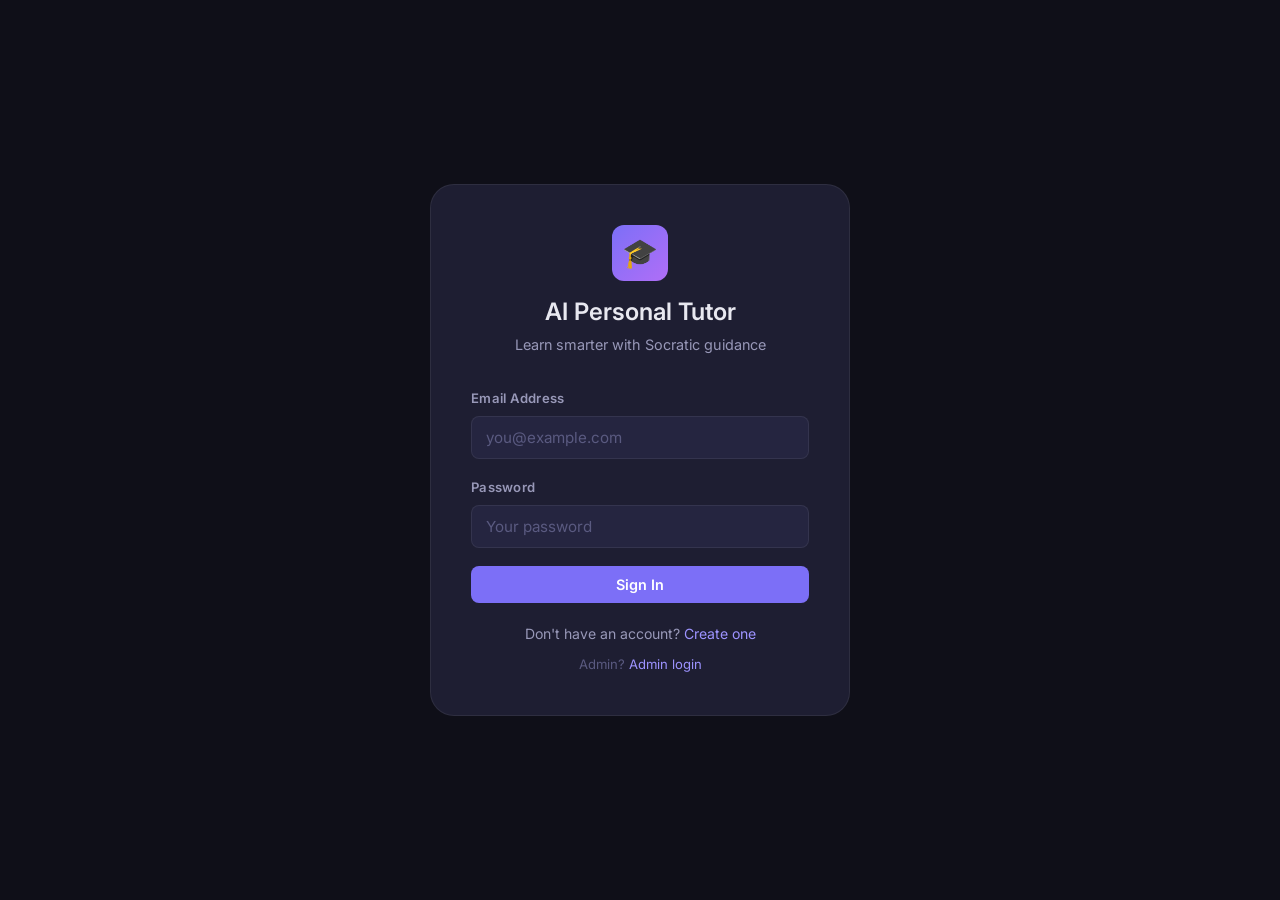
==== index.html @ e1c5bb98 "Import SocraticAI Tutor project Co-authored-by: Copilot <223556219+Copilot@users.noreply.github.com>" ====
<!DOCTYPE html>
<html lang="en">
<head>
  <meta charset="UTF-8" />
  <meta name="viewport" content="width=device-width, initial-scale=1.0" />
  <title>AI Personal Tutor — Login</title>
  <link rel="preconnect" href="https://fonts.googleapis.com" />
  <link href="https://fonts.googleapis.com/css2?family=Inter:wght@400;500;600;700&display=swap" rel="stylesheet" />
  <link rel="stylesheet" href="style.css" />
</head>
<body>

<div class="auth-page">
  <div class="auth-card">

    <div class="auth-header">
      <div class="auth-logo">🎓</div>
      <h1>AI Personal Tutor</h1>
      <p>Learn smarter with Socratic guidance</p>
    </div>

    <!-- Alert banner for errors -->
    <div id="alert" class="alert alert-error"></div>

    <!-- Login Form -->
    <div id="login-section">
      <div class="form-group">
        <label class="form-label" for="login-email">Email Address</label>
        <input class="form-input" type="email" id="login-email" placeholder="you@example.com" />
      </div>
      <div class="form-group">
        <label class="form-label" for="login-password">Password</label>
        <input class="form-input" type="password" id="login-password" placeholder="Your password" />
      </div>
      <button class="btn btn-primary btn-full" id="login-btn" onclick="handleLogin()">
        Sign In
      </button>
      <p style="text-align:center; margin-top:20px; color: var(--text-secondary); font-size: 0.88rem;">
        Don't have an account?
        <a href="#" onclick="toggleSection('register')">Create one</a>
      </p>
      <p style="text-align:center; margin-top:8px; font-size: 0.82rem; color: var(--text-muted);">
        Admin? <a href="#" onclick="toggleSection('admin')">Admin login</a>
      </p>
    </div>

    <!-- Register Form -->
    <div id="register-section" style="display:none;">
      <div class="form-group">
        <label class="form-label" for="reg-name">Full Name</label>
        <input class="form-input" type="text" id="reg-name" placeholder="Your name" />
      </div>
      <div class="form-group">
        <label class="form-label" for="reg-email">Email Address</label>
        <input class="form-input" type="email" id="reg-email" placeholder="you@example.com" />
      </div>
      <div class="form-group">
        <label class="form-label" for="reg-password">Password</label>
        <input class="form-input" type="password" id="reg-password" placeholder="At least 6 characters" />
      </div>
      <button class="btn btn-primary btn-full" onclick="handleRegister()">
        Create Account
      </button>
      <p style="text-align:center; margin-top:20px; color: var(--text-secondary); font-size: 0.88rem;">
        Already have an account?
        <a href="#" onclick="toggleSection('login')">Sign in</a>
      </p>
    </div>

    <!-- Admin Login Form -->
    <div id="admin-section" style="display:none;">
      <div style="text-align:center; margin-bottom:16px;">
        <span style="font-size:1.5rem;">🛡️</span>
        <p style="color: var(--text-secondary); font-size: 0.88rem; margin-top:4px;">Admin access only</p>
      </div>
      <div class="form-group">
        <label class="form-label" for="admin-email">Admin Email</label>
        <input class="form-input" type="email" id="admin-email" placeholder="admin@tutor.com" />
      </div>
      <div class="form-group">
        <label class="form-label" for="admin-password">Password</label>
        <input class="form-input" type="password" id="admin-password" placeholder="Admin password" />
      </div>
      <button class="btn btn-primary btn-full" onclick="handleAdminLogin()">
        Admin Sign In
      </button>
      <p style="text-align:center; margin-top:20px; color: var(--text-secondary); font-size: 0.88rem;">
        <a href="#" onclick="toggleSection('login')">← Back to student login</a>
      </p>
    </div>

  </div>
</div>

<script src="app.js"></script>
<script>
  // If already logged in, redirect appropriately
  const existingUser = getUser();
  if (existingUser && getToken()) {
    if (existingUser.role === "admin") {
      window.location.href = "admin.html";
    } else {
      window.location.href = "dashboard.html";
    }
  }

  // Switch between login, register, and admin forms
  function toggleSection(name) {
    hideAlert("alert");
    document.getElementById("login-section").style.display    = name === "login"    ? "block" : "none";
    document.getElementById("register-section").style.display = name === "register" ? "block" : "none";
    document.getElementById("admin-section").style.display    = name === "admin"    ? "block" : "none";
  }

  async function handleLogin() {
    hideAlert("alert");
    const email    = document.getElementById("login-email").value.trim();
    const password = document.getElementById("login-password").value;
    if (!email || !password) return showAlert("alert", "Please enter your email and password.");

    const btn = document.getElementById("login-btn");
    btn.textContent = "Signing in…";
    btn.disabled = true;

    try {
      const data = await api("/login", "POST", { email, password });
      saveAuth(data.token, data.user);
      // Redirect based on role
      window.location.href = data.user.role === "admin" ? "admin.html" : "dashboard.html";
    } catch (err) {
      showAlert("alert", err.message);
      btn.textContent = "Sign In";
      btn.disabled = false;
    }
  }

  async function handleRegister() {
    hideAlert("alert");
    const name     = document.getElementById("reg-name").value.trim();
    const email    = document.getElementById("reg-email").value.trim();
    const password = document.getElementById("reg-password").value;
    if (!name || !email || !password) return showAlert("alert", "All fields are required.");

    try {
      await api("/register", "POST", { name, email, password });
      showAlert("alert", "Account created! Please sign in.", "success");
      toggleSection("login");
      document.getElementById("login-email").value = email;
    } catch (err) {
      showAlert("alert", err.message);
    }
  }

  async function handleAdminLogin() {
    hideAlert("alert");
    const email    = document.getElementById("admin-email").value.trim();
    const password = document.getElementById("admin-password").value;
    if (!email || !password) return showAlert("alert", "Please enter admin credentials.");

    try {
      const data = await api("/login", "POST", { email, password });
      if (data.user.role !== "admin") {
        return showAlert("alert", "This account does not have admin access.");
      }
      saveAuth(data.token, data.user);
      window.location.href = "admin.html";
    } catch (err) {
      showAlert("alert", err.message);
    }
  }

  // Allow pressing Enter to submit
  document.addEventListener("keydown", (e) => {
    if (e.key !== "Enter") return;
    if (document.getElementById("login-section").style.display !== "none") handleLogin();
    else if (document.getElementById("register-section").style.display !== "none") handleRegister();
    else if (document.getElementById("admin-section").style.display !== "none") handleAdminLogin();
  });
</script>
</body>
</html>
---- style.css ----
/* =========================================================
   AI Personal Tutor — Stylesheet
   Dark theme with indigo/violet accent for an educational feel
   ========================================================= */

/* ─── Design Tokens ─────────────────────────────────── */
:root {
  --bg-base:       #0f0f18;
  --bg-surface:    #181828;
  --bg-card:       #1e1e32;
  --bg-card-hover: #252540;
  --bg-input:      #252540;

  --accent:        #7c6ff7;
  --accent-bright: #9d93ff;
  --accent-dim:    #3d3878;
  --accent-glow:   rgba(124, 111, 247, 0.18);

  --success:       #4ade80;
  --warning:       #fbbf24;
  --danger:        #f87171;

  --text-primary:  #e8e8f0;
  --text-secondary:#9898b8;
  --text-muted:    #5a5a80;

  --border:        rgba(255,255,255,0.07);
  --border-accent: rgba(124,111,247,0.35);

  --radius-sm: 8px;
  --radius-md: 12px;
  --radius-lg: 18px;
  --radius-xl: 24px;

  --shadow: 0 4px 24px rgba(0,0,0,0.4);
  --shadow-accent: 0 0 0 1px var(--border-accent), 0 4px 20px rgba(124,111,247,0.15);

  --font-display: 'Inter', system-ui, sans-serif;
  --font-mono:    'JetBrains Mono', 'Fira Code', monospace;
}

/* ─── Reset & Base ───────────────────────────────────── */
*, *::before, *::after { box-sizing: border-box; margin: 0; padding: 0; }

html { scroll-behavior: smooth; }

body {
  font-family: var(--font-display);
  background: var(--bg-base);
  color: var(--text-primary);
  min-height: 100vh;
  font-size: 15px;
  line-height: 1.6;
  -webkit-font-smoothing: antialiased;
}

a { color: var(--accent-bright); text-decoration: none; }
a:hover { text-decoration: underline; }

/* ─── Typography ─────────────────────────────────────── */
h1, h2, h3, h4 { font-weight: 600; line-height: 1.25; }
h1 { font-size: 2rem; }
h2 { font-size: 1.4rem; }
h3 { font-size: 1.1rem; }

.label {
  font-size: 0.72rem;
  font-weight: 600;
  letter-spacing: 0.08em;
  text-transform: uppercase;
  color: var(--text-muted);
}

/* ─── Layout ─────────────────────────────────────────── */
.layout {
  display: flex;
  min-height: 100vh;
}

/* ─── Sidebar ────────────────────────────────────────── */
.sidebar {
  width: 220px;
  flex-shrink: 0;
  background: var(--bg-surface);
  border-right: 1px solid var(--border);
  display: flex;
  flex-direction: column;
  padding: 28px 0 20px;
  position: sticky;
  top: 0;
  height: 100vh;
  overflow-y: auto;
}

.sidebar-brand {
  display: flex;
  align-items: center;
  gap: 10px;
  padding: 0 20px 28px;
  border-bottom: 1px solid var(--border);
}

.sidebar-brand .brand-icon {
  width: 34px;
  height: 34px;
  border-radius: var(--radius-sm);
  background: linear-gradient(135deg, var(--accent), #b06ef7);
  display: flex;
  align-items: center;
  justify-content: center;
  font-size: 1.1rem;
  flex-shrink: 0;
}

.sidebar-brand .brand-name {
  font-size: 0.95rem;
  font-weight: 700;
  color: var(--text-primary);
  line-height: 1.2;
}

.sidebar-brand .brand-sub {
  font-size: 0.68rem;
  color: var(--text-muted);
}

.sidebar-nav {
  flex: 1;
  padding: 16px 12px;
  display: flex;
  flex-direction: column;
  gap: 4px;
}

.nav-item {
  display: flex;
  align-items: center;
  gap: 10px;
  padding: 9px 10px;
  border-radius: var(--radius-sm);
  color: var(--text-secondary);
  cursor: pointer;
  transition: all 0.15s;
  border: none;
  background: none;
  width: 100%;
  text-align: left;
  font-size: 0.9rem;
  font-family: inherit;
  text-decoration: none;
}

.nav-item:hover {
  background: var(--bg-card);
  color: var(--text-primary);
  text-decoration: none;
}

.nav-item.active {
  background: var(--accent-glow);
  color: var(--accent-bright);
  border: 1px solid var(--border-accent);
}

.nav-item .nav-icon { font-size: 1rem; width: 18px; text-align: center; }

.sidebar-footer {
  padding: 16px 12px 0;
  border-top: 1px solid var(--border);
}

/* ─── Main Content ───────────────────────────────────── */
.main {
  flex: 1;
  overflow-y: auto;
  padding: 32px 36px;
  max-width: 960px;
}

/* ─── Auth Pages ─────────────────────────────────────── */
.auth-page {
  min-height: 100vh;
  display: flex;
  align-items: center;
  justify-content: center;
  background: var(--bg-base);
  padding: 20px;
}

.auth-card {
  background: var(--bg-card);
  border: 1px solid var(--border);
  border-radius: var(--radius-xl);
  padding: 40px;
  width: 100%;
  max-width: 420px;
}

.auth-header {
  text-align: center;
  margin-bottom: 32px;
}

.auth-logo {
  width: 56px;
  height: 56px;
  border-radius: var(--radius-md);
  background: linear-gradient(135deg, var(--accent), #b06ef7);
  display: flex;
  align-items: center;
  justify-content: center;
  font-size: 1.8rem;
  margin: 0 auto 16px;
}

.auth-header h1 { font-size: 1.5rem; margin-bottom: 6px; }
.auth-header p  { color: var(--text-secondary); font-size: 0.9rem; }

/* ─── Forms ──────────────────────────────────────────── */
.form-group { margin-bottom: 18px; }

.form-label {
  display: block;
  font-size: 0.82rem;
  font-weight: 600;
  color: var(--text-secondary);
  margin-bottom: 7px;
  letter-spacing: 0.02em;
}

.form-input {
  width: 100%;
  padding: 11px 14px;
  background: var(--bg-input);
  border: 1px solid var(--border);
  border-radius: var(--radius-sm);
  color: var(--text-primary);
  font-family: inherit;
  font-size: 0.95rem;
  outline: none;
  transition: border-color 0.15s, box-shadow 0.15s;
}

.form-input:focus {
  border-color: var(--accent);
  box-shadow: 0 0 0 3px var(--accent-glow);
}

.form-input::placeholder { color: var(--text-muted); }

/* ─── Buttons ────────────────────────────────────────── */
.btn {
  display: inline-flex;
  align-items: center;
  justify-content: center;
  gap: 7px;
  padding: 10px 20px;
  border-radius: var(--radius-sm);
  font-family: inherit;
  font-size: 0.9rem;
  font-weight: 600;
  cursor: pointer;
  border: none;
  transition: all 0.15s;
  text-decoration: none;
  white-space: nowrap;
}

.btn-primary {
  background: var(--accent);
  color: #fff;
}
.btn-primary:hover  { background: var(--accent-bright); text-decoration: none; }
.btn-primary:active { transform: scale(0.98); }

.btn-ghost {
  background: transparent;
  color: var(--text-secondary);
  border: 1px solid var(--border);
}
.btn-ghost:hover { background: var(--bg-card); color: var(--text-primary); }

.btn-danger {
  background: transparent;
  color: var(--danger);
  border: 1px solid rgba(248, 113, 113, 0.3);
}
.btn-danger:hover { background: rgba(248,113,113,0.1); }

.btn-full { width: 100%; }
.btn-sm   { padding: 7px 14px; font-size: 0.82rem; }

/* ─── Cards ──────────────────────────────────────────── */
.card {
  background: var(--bg-card);
  border: 1px solid var(--border);
  border-radius: var(--radius-lg);
  padding: 24px;
}

.card-title {
  font-size: 0.85rem;
  font-weight: 700;
  color: var(--text-muted);
  text-transform: uppercase;
  letter-spacing: 0.07em;
  margin-bottom: 16px;
  display: flex;
  align-items: center;
  gap: 8px;
}

.stat-card {
  background: var(--bg-card);
  border: 1px solid var(--border);
  border-radius: var(--radius-md);
  padding: 20px 22px;
}

.stat-card .stat-value {
  font-size: 2rem;
  font-weight: 700;
  color: var(--accent-bright);
  line-height: 1;
  margin-bottom: 4px;
}

.stat-card .stat-label {
  font-size: 0.8rem;
  color: var(--text-secondary);
}

/* ─── Grid Helpers ───────────────────────────────────── */
.grid-2 { display: grid; grid-template-columns: 1fr 1fr; gap: 16px; }
.grid-3 { display: grid; grid-template-columns: repeat(3, 1fr); gap: 16px; }
.grid-4 { display: grid; grid-template-columns: repeat(4, 1fr); gap: 14px; }

/* ─── Progress Bars ──────────────────────────────────── */
.progress-item { margin-bottom: 16px; }

.progress-header {
  display: flex;
  justify-content: space-between;
  align-items: center;
  margin-bottom: 6px;
}

.progress-topic {
  font-size: 0.88rem;
  font-weight: 600;
  color: var(--text-primary);
}

.progress-pct {
  font-size: 0.8rem;
  color: var(--accent-bright);
  font-weight: 700;
}

.progress-bar-track {
  height: 6px;
  background: var(--bg-input);
  border-radius: 999px;
  overflow: hidden;
}

.progress-bar-fill {
  height: 100%;
  background: linear-gradient(90deg, var(--accent), var(--accent-bright));
  border-radius: 999px;
  transition: width 0.6s ease;
}

/* ─── Chat Interface ─────────────────────────────────── */
.chat-wrapper {
  display: flex;
  flex-direction: column;
  height: 520px;
  background: var(--bg-card);
  border: 1px solid var(--border);
  border-radius: var(--radius-lg);
  overflow: hidden;
}

.chat-header {
  padding: 14px 20px;
  border-bottom: 1px solid var(--border);
  display: flex;
  align-items: center;
  justify-content: space-between;
  background: var(--bg-surface);
}

.chat-header-left {
  display: flex;
  align-items: center;
  gap: 10px;
}

.chat-avatar {
  width: 32px;
  height: 32px;
  border-radius: 50%;
  background: linear-gradient(135deg, var(--accent), #b06ef7);
  display: flex;
  align-items: center;
  justify-content: center;
  font-size: 1rem;
}

.chat-title { font-weight: 600; font-size: 0.9rem; }
.chat-topic-badge {
  font-size: 0.72rem;
  background: var(--accent-dim);
  color: var(--accent-bright);
  padding: 2px 8px;
  border-radius: 999px;
  border: 1px solid var(--border-accent);
}

.chat-messages {
  flex: 1;
  overflow-y: auto;
  padding: 20px;
  display: flex;
  flex-direction: column;
  gap: 16px;
  scroll-behavior: smooth;
}

.chat-messages::-webkit-scrollbar { width: 4px; }
.chat-messages::-webkit-scrollbar-track { background: transparent; }
.chat-messages::-webkit-scrollbar-thumb { background: var(--border); border-radius: 2px; }

.message {
  display: flex;
  gap: 10px;
  max-width: 88%;
  animation: msg-in 0.2s ease;
}

@keyframes msg-in {
  from { opacity: 0; transform: translateY(6px); }
  to   { opacity: 1; transform: translateY(0); }
}

.message.user { margin-left: auto; flex-direction: row-reverse; }

.msg-icon {
  width: 28px;
  height: 28px;
  border-radius: 50%;
  display: flex;
  align-items: center;
  justify-content: center;
  font-size: 0.8rem;
  flex-shrink: 0;
  margin-top: 2px;
}

.message.assistant .msg-icon {
  background: linear-gradient(135deg, var(--accent), #b06ef7);
}

.message.user .msg-icon {
  background: var(--bg-input);
  border: 1px solid var(--border);
}

.msg-bubble {
  padding: 11px 15px;
  border-radius: var(--radius-md);
  font-size: 0.9rem;
  line-height: 1.55;
}

.message.assistant .msg-bubble {
  background: var(--bg-surface);
  border: 1px solid var(--border);
  border-radius: 4px var(--radius-md) var(--radius-md) var(--radius-md);
  color: var(--text-primary);
}

.message.user .msg-bubble {
  background: var(--accent);
  color: #fff;
  border-radius: var(--radius-md) 4px var(--radius-md) var(--radius-md);
}

.chat-footer {
  padding: 14px 16px;
  border-top: 1px solid var(--border);
  background: var(--bg-surface);
}

.chat-input-row {
  display: flex;
  gap: 8px;
  align-items: flex-end;
}

.chat-input {
  flex: 1;
  resize: none;
  padding: 10px 14px;
  background: var(--bg-input);
  border: 1px solid var(--border);
  border-radius: var(--radius-sm);
  color: var(--text-primary);
  font-family: inherit;
  font-size: 0.9rem;
  outline: none;
  max-height: 100px;
  transition: border-color 0.15s;
}

.chat-input:focus { border-color: var(--accent); }
.chat-input::placeholder { color: var(--text-muted); }

.typing-indicator {
  display: flex;
  gap: 4px;
  padding: 8px 12px;
  background: var(--bg-surface);
  border: 1px solid var(--border);
  border-radius: var(--radius-md);
  width: fit-content;
}

.typing-dot {
  width: 6px;
  height: 6px;
  border-radius: 50%;
  background: var(--accent);
  animation: typing 1.2s infinite;
}

.typing-dot:nth-child(2) { animation-delay: 0.2s; }
.typing-dot:nth-child(3) { animation-delay: 0.4s; }

@keyframes typing {
  0%, 80%, 100% { opacity: 0.3; transform: scale(0.8); }
  40%            { opacity: 1;   transform: scale(1); }
}

/* ─── Hint Panel ─────────────────────────────────────── */
.hint-panel {
  background: var(--bg-card);
  border: 1px solid var(--border-accent);
  border-radius: var(--radius-md);
  padding: 16px;
  margin-top: 12px;
}

.hint-buttons { display: flex; gap: 8px; flex-wrap: wrap; }

.hint-btn {
  padding: 7px 14px;
  border-radius: var(--radius-sm);
  border: 1px solid var(--border);
  background: var(--bg-input);
  color: var(--text-secondary);
  font-size: 0.82rem;
  font-weight: 600;
  cursor: pointer;
  font-family: inherit;
  transition: all 0.15s;
}

.hint-btn:hover {
  border-color: var(--accent);
  color: var(--accent-bright);
  background: var(--accent-glow);
}

.hint-response {
  margin-top: 12px;
  padding: 12px;
  background: var(--bg-input);
  border-left: 3px solid var(--accent);
  border-radius: 0 var(--radius-sm) var(--radius-sm) 0;
  font-size: 0.88rem;
  color: var(--text-primary);
  line-height: 1.6;
  display: none;
}

/* ─── Tables ─────────────────────────────────────────── */
.table-wrapper { overflow-x: auto; }

table {
  width: 100%;
  border-collapse: collapse;
  font-size: 0.88rem;
}

th {
  text-align: left;
  padding: 10px 14px;
  color: var(--text-muted);
  font-size: 0.75rem;
  text-transform: uppercase;
  letter-spacing: 0.05em;
  border-bottom: 1px solid var(--border);
  font-weight: 600;
}

td {
  padding: 12px 14px;
  border-bottom: 1px solid rgba(255,255,255,0.04);
  color: var(--text-primary);
}

tr:hover td { background: rgba(255,255,255,0.02); }

/* ─── Alerts / Toasts ────────────────────────────────── */
.toast {
  position: fixed;
  bottom: 24px;
  right: 24px;
  padding: 12px 18px;
  border-radius: var(--radius-sm);
  font-size: 0.88rem;
  font-weight: 600;
  z-index: 1000;
  animation: toast-in 0.3s ease;
  max-width: 320px;
  pointer-events: none;
}

@keyframes toast-in {
  from { opacity: 0; transform: translateY(10px); }
  to   { opacity: 1; transform: translateY(0); }
}

.toast-success { background: #1a3a24; border: 1px solid var(--success); color: var(--success); }
.toast-error   { background: #3a1a1a; border: 1px solid var(--danger);  color: var(--danger); }
.toast-info    { background: var(--accent-dim); border: 1px solid var(--accent); color: var(--accent-bright); }

/* ─── Alert Banner ───────────────────────────────────── */
.alert {
  padding: 11px 14px;
  border-radius: var(--radius-sm);
  font-size: 0.88rem;
  margin-bottom: 16px;
  display: none;
}

.alert-error   { background: #3a1a1a; border: 1px solid var(--danger);  color: var(--danger); }
.alert-success { background: #1a3a24; border: 1px solid var(--success); color: var(--success); }

/* ─── Welcome Banner ─────────────────────────────────── */
.welcome-banner {
  background: linear-gradient(135deg, var(--accent-dim), rgba(176, 110, 247, 0.15));
  border: 1px solid var(--border-accent);
  border-radius: var(--radius-lg);
  padding: 24px 28px;
  margin-bottom: 24px;
  display: flex;
  align-items: center;
  justify-content: space-between;
  gap: 16px;
}

.welcome-text h2 { font-size: 1.3rem; margin-bottom: 4px; }
.welcome-text p  { color: var(--text-secondary); font-size: 0.9rem; }

.welcome-icon {
  font-size: 2.5rem;
  flex-shrink: 0;
}

/* ─── Empty State ────────────────────────────────────── */
.empty-state {
  text-align: center;
  padding: 40px 20px;
  color: var(--text-muted);
}

.empty-state .empty-icon { font-size: 2.5rem; margin-bottom: 10px; }
.empty-state p { font-size: 0.9rem; }

/* ─── Section Headers ────────────────────────────────── */
.section-header {
  display: flex;
  align-items: center;
  justify-content: space-between;
  margin-bottom: 16px;
}

.section-header h2 { font-size: 1.05rem; }

/* ─── Summary Card ───────────────────────────────────── */
.summary-card {
  background: var(--bg-surface);
  border: 1px solid var(--border);
  border-radius: var(--radius-md);
  padding: 16px 18px;
  margin-bottom: 12px;
}

.summary-meta {
  display: flex;
  align-items: center;
  gap: 10px;
  margin-bottom: 10px;
}

.summary-topic {
  font-size: 0.82rem;
  font-weight: 700;
  color: var(--accent-bright);
  background: var(--accent-dim);
  padding: 2px 10px;
  border-radius: 999px;
}

.summary-date { font-size: 0.78rem; color: var(--text-muted); }

.summary-body {
  font-size: 0.85rem;
  color: var(--text-secondary);
  line-height: 1.6;
  white-space: pre-wrap;
}

/* ─── Divider ────────────────────────────────────────── */
.divider { height: 1px; background: var(--border); margin: 24px 0; }

/* ─── Responsive ─────────────────────────────────────── */
@media (max-width: 768px) {
  .sidebar { display: none; }
  .main    { padding: 20px 16px; }
  .grid-2, .grid-3, .grid-4 { grid-template-columns: 1fr; }
  .chat-wrapper { height: 400px; }
  .welcome-banner { flex-direction: column; text-align: center; }
}
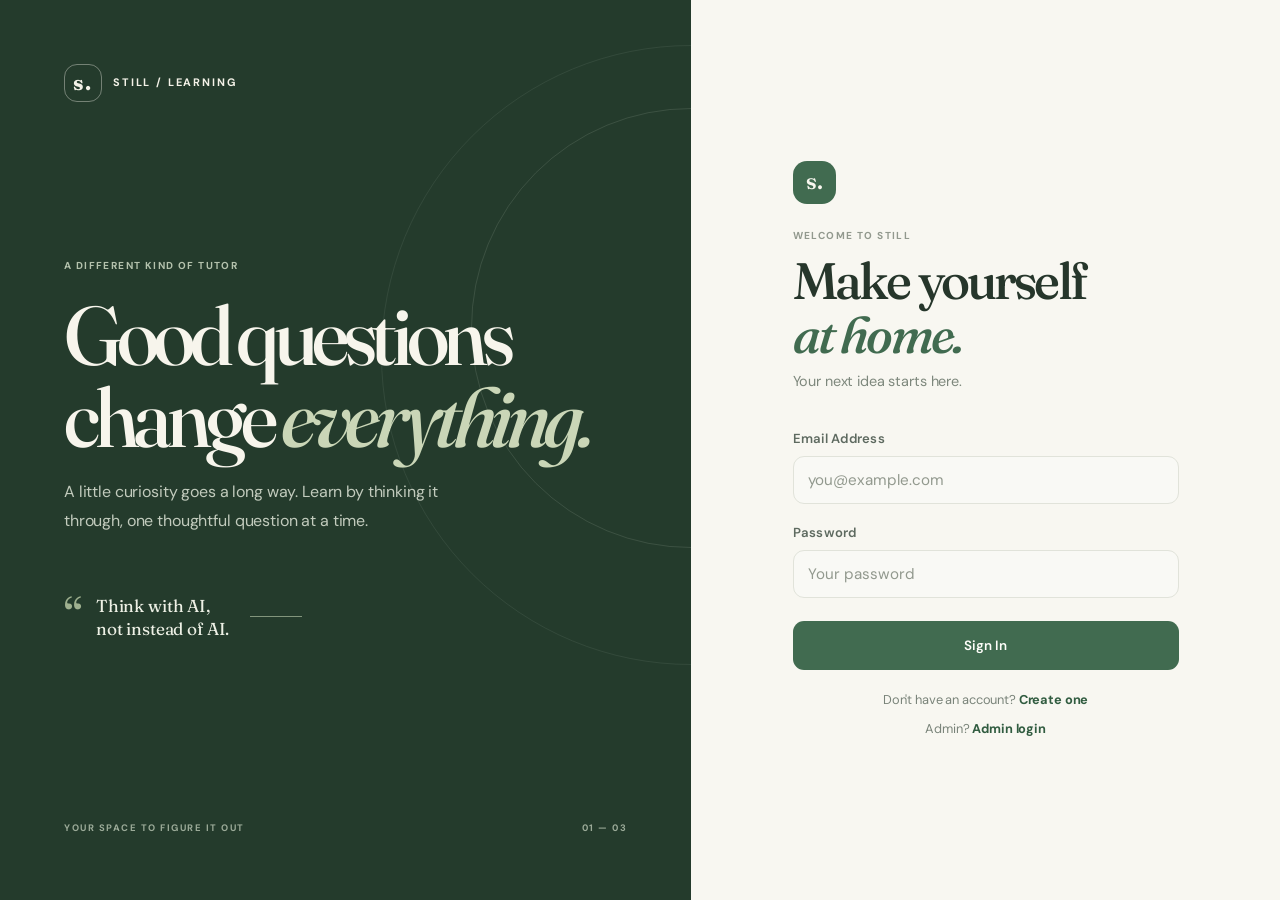
==== commit 7e89ea6a: "Redesign tutor and admin interfaces Co-authored-by: Copilot <223556219+Copilot@users.noreply.github." ====
--- a/index.html
+++ b/index.html
@@ -3,20 +3,44 @@
 <head>
   <meta charset="UTF-8" />
   <meta name="viewport" content="width=device-width, initial-scale=1.0" />
-  <title>AI Personal Tutor — Login</title>
+  <title>Still — Learn by thinking</title>
   <link rel="preconnect" href="https://fonts.googleapis.com" />
-  <link href="https://fonts.googleapis.com/css2?family=Inter:wght@400;500;600;700&display=swap" rel="stylesheet" />
+  <link href="https://fonts.googleapis.com/css2?family=DM+Sans:wght@400;500;600;700&family=Fraunces:opsz,wght@9..144,500;9..144,600&display=swap" rel="stylesheet" />
   <link rel="stylesheet" href="style.css" />
 </head>
 <body>
 
 <div class="auth-page">
+  <section class="auth-story">
+    <a class="story-brand" href="index.html">
+      <span class="story-mark">s.</span>
+      <span>STILL / LEARNING</span>
+    </a>
+    <div class="story-copy">
+      <span class="eyebrow">A DIFFERENT KIND OF TUTOR</span>
+      <h2>Good questions<br />change <em>everything.</em></h2>
+      <p>A little curiosity goes a long way. Learn by thinking it through, one thoughtful question at a time.</p>
+      <div class="story-note">
+        <span class="note-mark">“</span>
+        <span>Think with AI,<br />not instead of AI.</span>
+        <span class="note-line"></span>
+      </div>
+    </div>
+    <div class="story-bottom">
+      <span>YOUR SPACE TO FIGURE IT OUT</span>
+      <span>01 — 03</span>
+    </div>
+    <span class="story-orbit orbit-one"></span>
+    <span class="story-orbit orbit-two"></span>
+  </section>
+
   <div class="auth-card">
 
     <div class="auth-header">
-      <div class="auth-logo">🎓</div>
-      <h1>AI Personal Tutor</h1>
-      <p>Learn smarter with Socratic guidance</p>
+      <div class="auth-logo">s.</div>
+      <span class="eyebrow">WELCOME TO STILL</span>
+      <h1>Make yourself<br /><em>at home.</em></h1>
+      <p>Your next idea starts here.</p>
     </div>
 
     <!-- Alert banner for errors -->
--- a/style.css
+++ b/style.css
@@ -735,3 +735,598 @@
   .chat-wrapper { height: 400px; }
   .welcome-banner { flex-direction: column; text-align: center; }
 }
+
+/* ─── Modern visual refresh ─────────────────────────── */
+:root {
+  --bg-base: #f5f7fb;
+  --bg-surface: #ffffff;
+  --bg-card: #ffffff;
+  --bg-card-hover: #f8faff;
+  --bg-input: #f8fafc;
+  --accent: #635bff;
+  --accent-bright: #5148e5;
+  --accent-dim: #eeecff;
+  --accent-glow: rgba(99, 91, 255, 0.14);
+  --success: #159570;
+  --warning: #d58b12;
+  --danger: #d84f5f;
+  --text-primary: #172033;
+  --text-secondary: #647089;
+  --text-muted: #94a0b5;
+  --border: #e7ebf3;
+  --border-accent: rgba(99, 91, 255, 0.26);
+  --shadow: 0 16px 45px rgba(37, 49, 83, 0.08);
+  --shadow-accent: 0 12px 30px rgba(99, 91, 255, 0.14);
+}
+
+body {
+  background: radial-gradient(circle at 85% -10%, #ebe9ff 0, transparent 34%), var(--bg-base);
+  color: var(--text-primary);
+}
+
+button, input, textarea { -webkit-tap-highlight-color: transparent; }
+
+.sidebar {
+  width: 248px;
+  background: rgba(255,255,255,0.88);
+  backdrop-filter: blur(18px);
+  border-right: 1px solid var(--border);
+  padding: 24px 14px 18px;
+}
+
+.sidebar-brand { padding: 0 12px 24px; }
+.sidebar-brand .brand-icon, .auth-logo, .chat-avatar, .message.assistant .msg-icon {
+  background: linear-gradient(135deg, #6c63ff, #9a7cff);
+  box-shadow: 0 8px 18px rgba(99,91,255,.2);
+}
+.sidebar-brand .brand-name { color: var(--text-primary); }
+.sidebar-nav { padding: 18px 0; }
+.nav-item { border: 1px solid transparent; color: var(--text-secondary); }
+.nav-item:hover { background: #f5f6ff; color: var(--accent-bright); }
+.nav-item.active { background: var(--accent-dim); color: var(--accent-bright); border-color: var(--border-accent); }
+
+.main { max-width: 1180px; padding: 38px 44px; }
+.card, .stat-card, .chat-wrapper, .auth-card, .summary-card {
+  box-shadow: var(--shadow);
+  border-color: var(--border);
+}
+.card { padding: 26px; }
+.stat-card { padding: 20px; }
+.stat-card .stat-value { color: var(--accent-bright); font-size: 2.15rem; letter-spacing: -0.04em; }
+
+.welcome-banner {
+  position: relative;
+  overflow: hidden;
+  background: linear-gradient(110deg, #5148df 0%, #766cf2 56%, #9a7cff 100%);
+  border: 0;
+  box-shadow: 0 18px 34px rgba(88, 78, 224, .22);
+  padding: 30px 34px;
+}
+.welcome-banner::after {
+  content: "";
+  position: absolute;
+  width: 240px; height: 240px;
+  right: -60px; top: -95px;
+  border: 1px solid rgba(255,255,255,.2);
+  border-radius: 50%;
+}
+.welcome-text h2, .welcome-text p { position: relative; z-index: 1; color: #fff; }
+.welcome-text p { color: rgba(255,255,255,.78); }
+.welcome-icon { position: relative; z-index: 1; opacity: .9; }
+
+.chat-wrapper { min-height: 560px; height: calc(100vh - 300px); }
+.chat-header { background: #fff; padding: 16px 22px; }
+.chat-footer { background: #fff; padding: 16px 18px 18px; }
+.chat-messages { padding: 24px; }
+.chat-input { background: #f8f9fd; border-color: #dfe4ef; padding: 13px 15px; }
+.chat-input:focus { box-shadow: 0 0 0 4px var(--accent-glow); }
+.message.user .msg-bubble { background: linear-gradient(135deg, #635bff, #756cf4); box-shadow: 0 8px 18px rgba(99,91,255,.16); }
+.message.assistant .msg-bubble { background: #f7f8fc; border-color: #e9edf5; }
+
+.btn { border-radius: 10px; min-height: 42px; }
+.btn-primary { background: linear-gradient(135deg, #635bff, #756cf4); box-shadow: 0 8px 18px rgba(99,91,255,.18); }
+.btn-primary:hover { background: linear-gradient(135deg, #5148e5, #635bff); transform: translateY(-1px); }
+.btn-ghost { background: #fff; }
+.form-input { background: #f8f9fd; border-color: #dfe4ef; border-radius: 10px; padding: 12px 14px; }
+.form-input:focus { border-color: var(--accent); box-shadow: 0 0 0 4px var(--accent-glow); }
+
+.auth-page { background: radial-gradient(circle at 10% 15%, #e7e4ff 0, transparent 32%), radial-gradient(circle at 90% 80%, #dcf6f0 0, transparent 28%), var(--bg-base); }
+.auth-card { max-width: 440px; padding: 42px; border-radius: 24px; }
+.auth-header h1 { letter-spacing: -0.03em; }
+.auth-logo { border-radius: 16px; }
+
+.hint-panel { background: #fff; box-shadow: var(--shadow); }
+.hint-btn { background: #f8f9fd; border-color: #e1e6f0; }
+.hint-btn:hover { background: var(--accent-dim); }
+
+@media (max-width: 900px) {
+  .main { padding: 28px 24px; }
+  .sidebar { width: 220px; }
+}
+
+@media (max-width: 768px) {
+  .main { padding: 20px 16px; }
+  .auth-card { padding: 30px 24px; }
+  .chat-wrapper { min-height: 420px; height: 62vh; }
+}
+
+/* ─── Still design system ────────────────────────────── */
+:root {
+  --bg-base: #f4f3ee;
+  --bg-surface: #fbfaf7;
+  --bg-card: #fffefa;
+  --bg-card-hover: #f7f6f0;
+  --bg-input: #f7f6f1;
+  --accent: #416b50;
+  --accent-bright: #315c40;
+  --accent-dim: #e9eee7;
+  --accent-glow: rgba(65, 107, 80, .12);
+  --success: #43825c;
+  --warning: #b27b30;
+  --danger: #b65e53;
+  --text-primary: #202c24;
+  --text-secondary: #667168;
+  --text-muted: #92998e;
+  --border: #e5e5dc;
+  --border-accent: rgba(65, 107, 80, .26);
+  --shadow: 0 12px 32px rgba(36, 48, 38, .055);
+  --shadow-accent: 0 10px 24px rgba(65, 107, 80, .12);
+  --radius-sm: 10px;
+  --radius-md: 15px;
+  --radius-lg: 20px;
+  --radius-xl: 28px;
+  --font-display: 'DM Sans', system-ui, sans-serif;
+}
+
+body {
+  background: var(--bg-base);
+  color: var(--text-primary);
+  font-size: 14px;
+  letter-spacing: -.01em;
+}
+
+h1, h2, h3, h4 { letter-spacing: -.035em; }
+h1 em, h2 em { color: var(--accent); font-family: 'Fraunces', Georgia, serif; font-weight: 500; }
+a { color: var(--accent-bright); }
+button, input, textarea { -webkit-tap-highlight-color: transparent; }
+button:focus-visible, a:focus-visible, input:focus-visible, textarea:focus-visible {
+  outline: 3px solid rgba(65, 107, 80, .3);
+  outline-offset: 3px;
+}
+
+.layout { min-height: 100vh; }
+.sidebar {
+  width: 252px;
+  padding: 27px 17px 18px;
+  background: #eeefe8;
+  border-right: 1px solid #e2e4da;
+}
+.sidebar-brand { padding: 0 10px 25px; border-bottom: 1px solid #dfe2d8; gap: 11px; }
+.sidebar-brand .brand-icon, .auth-logo, .chat-avatar, .message.assistant .msg-icon {
+  background: var(--accent);
+  color: #f8f7ef;
+  box-shadow: none;
+  font-family: 'Fraunces', Georgia, serif;
+  font-weight: 600;
+}
+.sidebar-brand .brand-icon { width: 39px; height: 39px; border-radius: 13px; font-size: 1.35rem; }
+.sidebar-brand .brand-name { font-size: 1rem; letter-spacing: -.04em; }
+.sidebar-brand .brand-sub { color: #818b7e; font-size: .72rem; }
+.sidebar-nav { padding: 26px 0; gap: 5px; }
+.nav-caption, .eyebrow {
+  color: #92998e;
+  font-size: .63rem;
+  font-weight: 700;
+  letter-spacing: .14em;
+}
+.nav-caption { padding: 0 12px 11px; }
+.nav-item {
+  min-height: 43px;
+  padding: 9px 11px;
+  gap: 12px;
+  border-radius: 10px;
+  color: #6d776d;
+  font-size: .86rem;
+  font-weight: 600;
+}
+.nav-item .nav-icon { width: 19px; font-size: 1.05rem; color: #899286; }
+.nav-item:hover { background: rgba(255, 254, 250, .75); color: var(--text-primary); }
+.nav-item.active {
+  background: #fffefa;
+  border-color: #e5e6dc;
+  color: var(--accent-bright);
+  box-shadow: 0 3px 9px rgba(36, 48, 38, .035);
+}
+.nav-item.active .nav-icon { color: var(--accent); }
+.sidebar-footer { border-color: #dfe2d8; padding: 16px 0 0; }
+.sidebar-user {
+  padding: 0 10px 12px;
+  color: #526052;
+  font-size: .82rem;
+  font-weight: 700;
+}
+.sidebar-user:empty { display: none; }
+.sidebar-footer .btn-danger { color: #8b625a; border-color: transparent; }
+.sidebar-footer .btn-danger:hover { background: #f4e9e5; color: #a44f43; }
+
+.main {
+  max-width: none;
+  width: min(100%, 1510px);
+  padding: 34px clamp(22px, 4vw, 62px) 56px;
+  margin: 0 auto;
+  overflow: visible;
+}
+.workspace-heading {
+  display: flex;
+  align-items: flex-end;
+  justify-content: space-between;
+  gap: 20px;
+  margin-bottom: 25px;
+}
+.workspace-heading h1 {
+  margin-top: 7px;
+  font-size: clamp(1.75rem, 3vw, 2.45rem);
+  font-weight: 600;
+  line-height: 1.1;
+}
+.heading-date {
+  display: inline-flex;
+  align-items: center;
+  gap: 9px;
+  padding: 10px 13px;
+  border: 1px solid var(--border);
+  border-radius: 999px;
+  background: rgba(255, 254, 250, .65);
+  color: #7b8478;
+  font-size: .61rem;
+  font-weight: 700;
+  letter-spacing: .11em;
+  white-space: nowrap;
+}
+.status-dot { display: inline-block; width: 7px; height: 7px; border-radius: 50%; background: #689b70; }
+
+.welcome-banner {
+  margin-bottom: 22px;
+  padding: 25px 30px;
+  border: 1px solid #dce4d7;
+  border-radius: var(--radius-lg);
+  background: #e9eee5;
+  box-shadow: none;
+  min-height: 142px;
+}
+.welcome-banner::after { width: 260px; height: 260px; right: 6%; top: -170px; border-color: rgba(65, 107, 80, .12); }
+.welcome-text h2 { margin: 7px 0 5px; color: #29382d; font-family: 'Fraunces', Georgia, serif; font-size: 1.75rem; font-weight: 500; }
+.welcome-text h2 em { color: var(--accent); }
+.welcome-text p { color: #68746a; font-size: .88rem; }
+.welcome-icon { display: none; }
+.welcome-art {
+  position: relative;
+  z-index: 1;
+  display: grid;
+  width: 84px;
+  height: 84px;
+  place-items: center;
+  border: 1px solid rgba(65, 107, 80, .2);
+  border-radius: 50%;
+  color: #54775c;
+  font-family: 'Fraunces', Georgia, serif;
+  font-size: 2.8rem;
+}
+.welcome-art::before, .welcome-art::after {
+  content: "";
+  position: absolute;
+  inset: 9px -9px;
+  border: 1px solid rgba(65, 107, 80, .17);
+  border-radius: 50%;
+  transform: rotate(38deg);
+}
+.welcome-art::after { transform: rotate(-38deg); }
+
+.overview-grid {
+  display: grid;
+  grid-template-columns: repeat(4, minmax(0, 1fr));
+  gap: 12px;
+  margin-bottom: 25px;
+}
+.overview-grid > .stat-card {
+  min-width: 0;
+  padding: 15px 17px;
+  background: #fffefa;
+  border: 1px solid var(--border);
+  border-radius: 14px;
+  box-shadow: none;
+}
+.overview-grid .stat-value {
+  overflow: hidden;
+  margin: 0 0 5px;
+  color: #315c40;
+  font-size: 1.3rem;
+  letter-spacing: -.04em;
+  text-overflow: ellipsis;
+  white-space: nowrap;
+}
+.overview-grid .stat-label { color: #818a7f; font-size: .7rem; }
+.overview-grid > div[style*="grid-column"] {
+  display: grid;
+  grid-template-columns: 1fr 1fr;
+  gap: 12px;
+}
+.overview-grid > div[style*="grid-column"] .card,
+.overview-grid > .card {
+  padding: 17px 19px;
+  border-radius: 14px;
+  box-shadow: none;
+}
+.overview-grid > .card { grid-column: 1 / -1; }
+
+.learning-grid { display: grid; grid-template-columns: minmax(0, 1fr) 270px; align-items: start; gap: 17px; }
+.chat-column { min-width: 0; }
+.chat-wrapper {
+  height: min(62vh, 650px);
+  min-height: 470px;
+  background: #fffefa;
+  border: 1px solid var(--border);
+  border-radius: var(--radius-lg);
+  box-shadow: var(--shadow);
+}
+.chat-header { padding: 17px 21px; background: #fffefa; border-color: #eeeee7; }
+.chat-avatar { width: 38px; height: 38px; border-radius: 13px; font-size: 1.2rem; }
+.chat-title { color: #29372d; font-size: .91rem; }
+.chat-subtitle { display: flex; align-items: center; gap: 6px; margin-top: 2px; color: #8a9288; font-size: .7rem; }
+.chat-subtitle .status-dot { width: 6px; height: 6px; }
+.chat-topic-badge {
+  padding: 6px 10px;
+  border: 1px solid #e3e8de;
+  background: #f1f4ed;
+  color: #62735f;
+  font-size: .61rem;
+  font-weight: 700;
+  letter-spacing: .07em;
+}
+.chat-messages { padding: 23px clamp(15px, 3vw, 32px); gap: 18px; }
+.message { max-width: 90%; gap: 9px; }
+.msg-icon { width: 29px; height: 29px; font-size: .75rem; }
+.message.user .msg-icon { background: #eeeFE8; color: #536554; }
+.msg-bubble { padding: 12px 15px; font-size: .88rem; }
+.message.assistant .msg-bubble {
+  background: #f5f5ef;
+  border-color: #efefe7;
+  border-radius: 4px 14px 14px 14px;
+  color: #3d493f;
+}
+.message.user .msg-bubble {
+  background: #416b50;
+  border-radius: 14px 4px 14px 14px;
+  box-shadow: none;
+}
+.chat-footer { padding: 14px 17px 13px; background: #fffefa; border-color: #eeeee7; }
+.chat-input-row { gap: 10px; }
+.chat-input {
+  min-height: 47px;
+  padding: 12px 14px;
+  border: 1px solid #e7e8df;
+  border-radius: 12px;
+  background: #f8f8f3;
+  color: var(--text-primary);
+  font-size: .87rem;
+}
+.chat-input:focus { border-color: #97b09b; box-shadow: 0 0 0 3px rgba(65, 107, 80, .1); }
+.chat-input::placeholder { color: #a0a69b; }
+.input-hint { margin: 8px 2px 0; color: #a0a69b; font-size: .57rem; font-weight: 700; letter-spacing: .08em; }
+.input-hint span { margin: 0 4px; color: #c2c6bc; }
+
+.study-rail { display: flex; flex-direction: column; gap: 13px; }
+.rail-intro {
+  padding: 18px 19px;
+  border: 1px solid #dfe5da;
+  border-radius: 16px;
+  background: #e9eee5;
+}
+.rail-symbol { display: block; margin-bottom: 12px; color: #53775a; font-size: 1.1rem; }
+.rail-intro p { margin-top: 8px; color: #465849; font-family: 'Fraunces', Georgia, serif; font-size: 1.16rem; line-height: 1.4; }
+.hint-panel {
+  padding: 19px;
+  border: 1px solid var(--border);
+  border-radius: 16px;
+  background: #fffefa;
+  box-shadow: var(--shadow);
+}
+.hint-panel .card-title { display: block; margin: 8px 0 6px; color: #28372d; font-family: 'Fraunces', Georgia, serif; font-size: 1.2rem; font-weight: 500; letter-spacing: -.02em; text-transform: none; }
+.hint-panel > p { margin-bottom: 16px; color: #818a7f; font-size: .77rem; line-height: 1.6; }
+.hint-buttons { flex-direction: column; gap: 7px; }
+.hint-btn {
+  display: flex;
+  align-items: center;
+  gap: 10px;
+  width: 100%;
+  padding: 10px 11px;
+  border-color: #edeee7;
+  border-radius: 10px;
+  background: #fbfaf7;
+  color: #536052;
+  text-align: left;
+  font-size: .76rem;
+}
+.hint-btn span { color: #8b9a87; font-size: .62rem; letter-spacing: .06em; }
+.hint-btn:hover { border-color: #c9d8c8; background: #f1f4ed; color: var(--accent-bright); }
+.hint-response { background: #f3f5ef; border-color: var(--accent); font-size: .79rem; }
+.session-note { padding: 17px 18px; border: 1px solid var(--border); border-radius: 15px; background: rgba(255,254,250,.68); }
+.session-note p { margin: 7px 0 12px; color: #747e73; font-size: .76rem; line-height: 1.55; }
+
+.section-header { margin: 9px 0 19px; }
+.section-header h2 { color: #29372d; font-family: 'Fraunces', Georgia, serif; font-size: 1.65rem; font-weight: 500; }
+.card, .stat-card, .summary-card { border-color: var(--border); border-radius: 16px; box-shadow: var(--shadow); }
+.card { padding: 23px; background: #fffefa; }
+.card-title { color: #7b857a; }
+.stat-card { background: #fffefa; }
+.stat-card .stat-value { color: var(--accent-bright); }
+.progress-bar-track { height: 8px; background: #eff0e9; }
+.progress-bar-fill { background: linear-gradient(90deg, #527c5b, #91aa82); }
+.progress-pct { color: var(--accent-bright); }
+.summary-card { padding: 19px 21px; background: #fffefa; }
+.summary-topic { background: #edf1e9; color: #496c4d; }
+.summary-body { color: #687368; }
+.table-wrapper { border: 1px solid var(--border); border-radius: 14px; }
+table { background: #fffefa; }
+th { padding: 12px 15px; background: #f7f7f1; color: #858d82; }
+td { padding: 13px 15px; border-color: #eff0e9; }
+tr:hover td { background: #fafaf6; }
+
+.btn { min-height: 42px; border-radius: 11px; font-size: .84rem; }
+.btn-primary { background: #416b50; color: #fffefa; box-shadow: none; }
+.btn-primary:hover { background: #315c40; box-shadow: 0 5px 12px rgba(65,107,80,.16); transform: translateY(-1px); }
+.btn-ghost { border-color: #e3e5dc; background: #fffefa; color: #59665b; }
+.btn-ghost:hover { background: #f2f4ed; color: var(--accent-bright); }
+.btn-sm { min-height: 35px; padding: 6px 11px; font-size: .75rem; }
+.btn-danger { border-color: rgba(182,94,83,.24); color: var(--danger); }
+.form-input { border-color: #e1e3da; border-radius: 11px; background: #f9f9f5; }
+.form-input:focus { border-color: #86a18a; box-shadow: 0 0 0 3px rgba(65,107,80,.1); }
+.form-label { color: #5e6a60; }
+
+/* Auth page */
+.auth-page {
+  display: grid;
+  grid-template-columns: minmax(0, 1.08fr) minmax(390px, .92fr);
+  align-items: stretch;
+  gap: 0;
+  min-height: 100vh;
+  padding: 0;
+  background: #f8f7f1;
+}
+.auth-story {
+  position: relative;
+  display: flex;
+  flex-direction: column;
+  justify-content: space-between;
+  min-height: 100vh;
+  overflow: hidden;
+  padding: clamp(28px, 5vw, 70px);
+  background: #243b2c;
+  color: #f7f5ec;
+}
+.story-brand { position: relative; z-index: 1; display: flex; align-items: center; gap: 11px; color: #f4f2e8; font-size: .68rem; font-weight: 700; letter-spacing: .17em; }
+.story-brand:hover { text-decoration: none; }
+.story-mark { display: grid; width: 38px; height: 38px; place-items: center; border: 1px solid rgba(247,245,236,.38); border-radius: 13px; font-family: 'Fraunces', Georgia, serif; font-size: 1.3rem; }
+.story-copy { position: relative; z-index: 1; max-width: 540px; margin: auto 0; padding: 50px 0 80px; }
+.auth-story .eyebrow { color: #b4c2ad; }
+.story-copy h2 { margin: 20px 0; font-family: 'Fraunces', Georgia, serif; font-size: clamp(3.3rem, 6.5vw, 6.3rem); font-weight: 500; letter-spacing: -.065em; line-height: .98; }
+.story-copy h2 em { color: #cad6b7; }
+.story-copy > p { max-width: 390px; color: #c2cbbd; font-size: 1rem; line-height: 1.8; }
+.story-note { display: flex; align-items: center; gap: 13px; margin-top: 58px; color: #edf0e5; font-family: 'Fraunces', Georgia, serif; font-size: 1.08rem; line-height: 1.35; }
+.note-mark { align-self: flex-start; color: #9eb08f; font-size: 3rem; line-height: .9; }
+.note-line { width: 52px; height: 1px; margin-left: 8px; background: #82957c; }
+.story-bottom { position: relative; z-index: 1; display: flex; justify-content: space-between; color: #9cab99; font-size: .59rem; font-weight: 700; letter-spacing: .16em; }
+.story-orbit { position: absolute; width: 440px; height: 440px; right: -220px; top: 12%; border: 1px solid rgba(230,237,220,.12); border-radius: 50%; }
+.orbit-two { width: 620px; height: 620px; right: -310px; top: 5%; border-color: rgba(230,237,220,.08); }
+.auth-card {
+  align-self: center;
+  justify-self: center;
+  width: min(100%, 530px);
+  max-width: none;
+  padding: clamp(34px, 6vw, 72px);
+  border: 0;
+  border-radius: 0;
+  background: transparent;
+  box-shadow: none;
+}
+.auth-header { margin-bottom: 35px; text-align: left; }
+.auth-logo { width: 43px; height: 43px; margin: 0 0 24px; border-radius: 14px; font-size: 1.4rem; }
+.auth-header .eyebrow { display: block; margin-bottom: 10px; }
+.auth-header h1 { margin-bottom: 9px; color: #26362b; font-family: 'Fraunces', Georgia, serif; font-size: clamp(2.3rem, 4vw, 3.5rem); font-weight: 500; letter-spacing: -.055em; line-height: 1.05; }
+.auth-header p { color: #7d877c; font-size: .9rem; }
+.auth-card .form-group { margin-bottom: 18px; }
+.auth-card .form-input { min-height: 48px; }
+.auth-card .btn-primary { min-height: 49px; margin-top: 5px; }
+.auth-card #login-section > p, .auth-card #register-section > p, .auth-card #admin-section > p { color: #798379 !important; font-size: .8rem !important; }
+.auth-card a { color: var(--accent-bright); font-weight: 700; }
+.auth-card #admin-section > div { text-align: left !important; }
+.auth-card #admin-section > div p { color: #818a7f !important; }
+.alert-error { background: #f7ebe7; border-color: #e6c1b8; color: #9c4f42; }
+.alert-success { background: #eaf2e8; border-color: #c4d8c2; color: #3f7049; }
+
+.toast { border-radius: 12px; box-shadow: var(--shadow); }
+.toast-success { background: #edf4eb; border-color: #9bbd9e; color: #3d7047; }
+.toast-error { background: #f8ece8; border-color: #dca69a; color: #a64e43; }
+.toast-info { background: #edf1e9; border-color: #a9bca5; color: #496c4d; }
+.empty-state { color: #8a9388; }
+.empty-state .empty-icon { filter: grayscale(.5); }
+
+@media (max-width: 1100px) {
+  .learning-grid { grid-template-columns: minmax(0, 1fr) 245px; gap: 12px; }
+  .main { padding-right: 26px; padding-left: 26px; }
+}
+@media (max-width: 860px) {
+  .main { padding: 27px 22px 90px; }
+  .sidebar {
+    position: fixed;
+    z-index: 20;
+    top: auto;
+    bottom: 0;
+    left: 0;
+    display: flex;
+    flex-direction: row;
+    align-items: center;
+    justify-content: space-evenly;
+    width: 100%;
+    height: auto;
+    min-height: 66px;
+    padding: 7px 10px max(7px, env(safe-area-inset-bottom));
+    border-top: 1px solid #dfe2d8;
+    border-right: 0;
+    background: rgba(248, 248, 242, .96);
+    backdrop-filter: blur(16px);
+  }
+  .sidebar-brand, .nav-caption { display: none; }
+  .sidebar-footer { display: contents; }
+  .sidebar-user { display: none; }
+  .sidebar-nav { flex: none; flex-direction: row; justify-content: center; gap: 4px; width: auto; padding: 0; }
+  .nav-item { width: 40px; min-width: 0; flex: 0 0 40px; justify-content: center; gap: 0; min-height: 48px; padding: 7px 5px; font-size: 0; }
+  .nav-item .nav-icon { width: auto; font-size: 1rem; }
+  .sidebar-footer .nav-item { width: 40px; }
+  .learning-grid { grid-template-columns: 1fr; }
+  .study-rail { display: grid; grid-template-columns: 1fr 1fr; align-items: start; }
+  .rail-intro { display: none; }
+  .hint-panel { grid-row: span 2; }
+  .overview-grid { grid-template-columns: repeat(2, minmax(0, 1fr)); }
+  .auth-page { grid-template-columns: minmax(0, .9fr) minmax(360px, 1.1fr); }
+  .auth-story { padding: 32px; }
+  .story-copy h2 { font-size: clamp(3rem, 6vw, 4.5rem); }
+}
+@media (max-width: 620px) {
+  .main { padding: 23px 15px 92px; }
+  .workspace-heading { align-items: flex-start; margin-bottom: 19px; }
+  .workspace-heading h1 { font-size: 1.7rem; }
+  .heading-date { display: none; }
+  .welcome-banner { flex-direction: row; min-height: 0; padding: 15px 17px; text-align: left; }
+  .welcome-text h2 { font-size: 1.25rem; }
+  .welcome-text p { max-width: 235px; font-size: .78rem; }
+  .welcome-art { width: 48px; height: 48px; font-size: 1.5rem; }
+  .overview-grid { gap: 8px; }
+  .overview-grid > .stat-card { padding: 12px; }
+  .overview-grid .stat-value { font-size: 1.08rem; }
+  .overview-grid > div[style*="grid-column"] { grid-template-columns: 1fr; }
+  .learning-grid { gap: 11px; }
+  .chat-wrapper { min-height: 390px; height: 400px; border-radius: 16px; }
+  .chat-header { padding: 13px; }
+  .chat-messages { padding: 16px 12px; }
+  .message { max-width: 96%; }
+  .study-rail { grid-template-columns: 1fr; }
+  .hint-panel { grid-row: auto; }
+  .session-note { display: flex; align-items: center; flex-wrap: wrap; column-gap: 12px; }
+  .session-note p { flex: 1 1 100%; }
+  .auth-page { display: block; min-height: 100vh; }
+  .auth-story { min-height: auto; height: 245px; padding: 22px 24px; }
+  .story-brand { font-size: .6rem; }
+  .story-mark { width: 32px; height: 32px; font-size: 1.1rem; }
+  .story-copy { padding: 20px 0 0; margin: 0; }
+  .story-copy .eyebrow { font-size: .55rem; }
+  .story-copy h2 { margin: 9px 0 7px; font-size: 2.25rem; }
+  .story-copy > p, .story-note, .story-bottom { display: none; }
+  .auth-card { width: min(100%, 480px); margin: 0 auto; padding: 33px 25px 45px; }
+  .auth-header { margin-bottom: 25px; }
+  .auth-logo { margin-bottom: 17px; }
+  .auth-header h1 { font-size: 2.5rem; }
+  .section-header h2 { font-size: 1.4rem; }
+  .card { padding: 17px; }
+  .grid-2, .grid-3, .grid-4 { grid-template-columns: 1fr; }
+}
